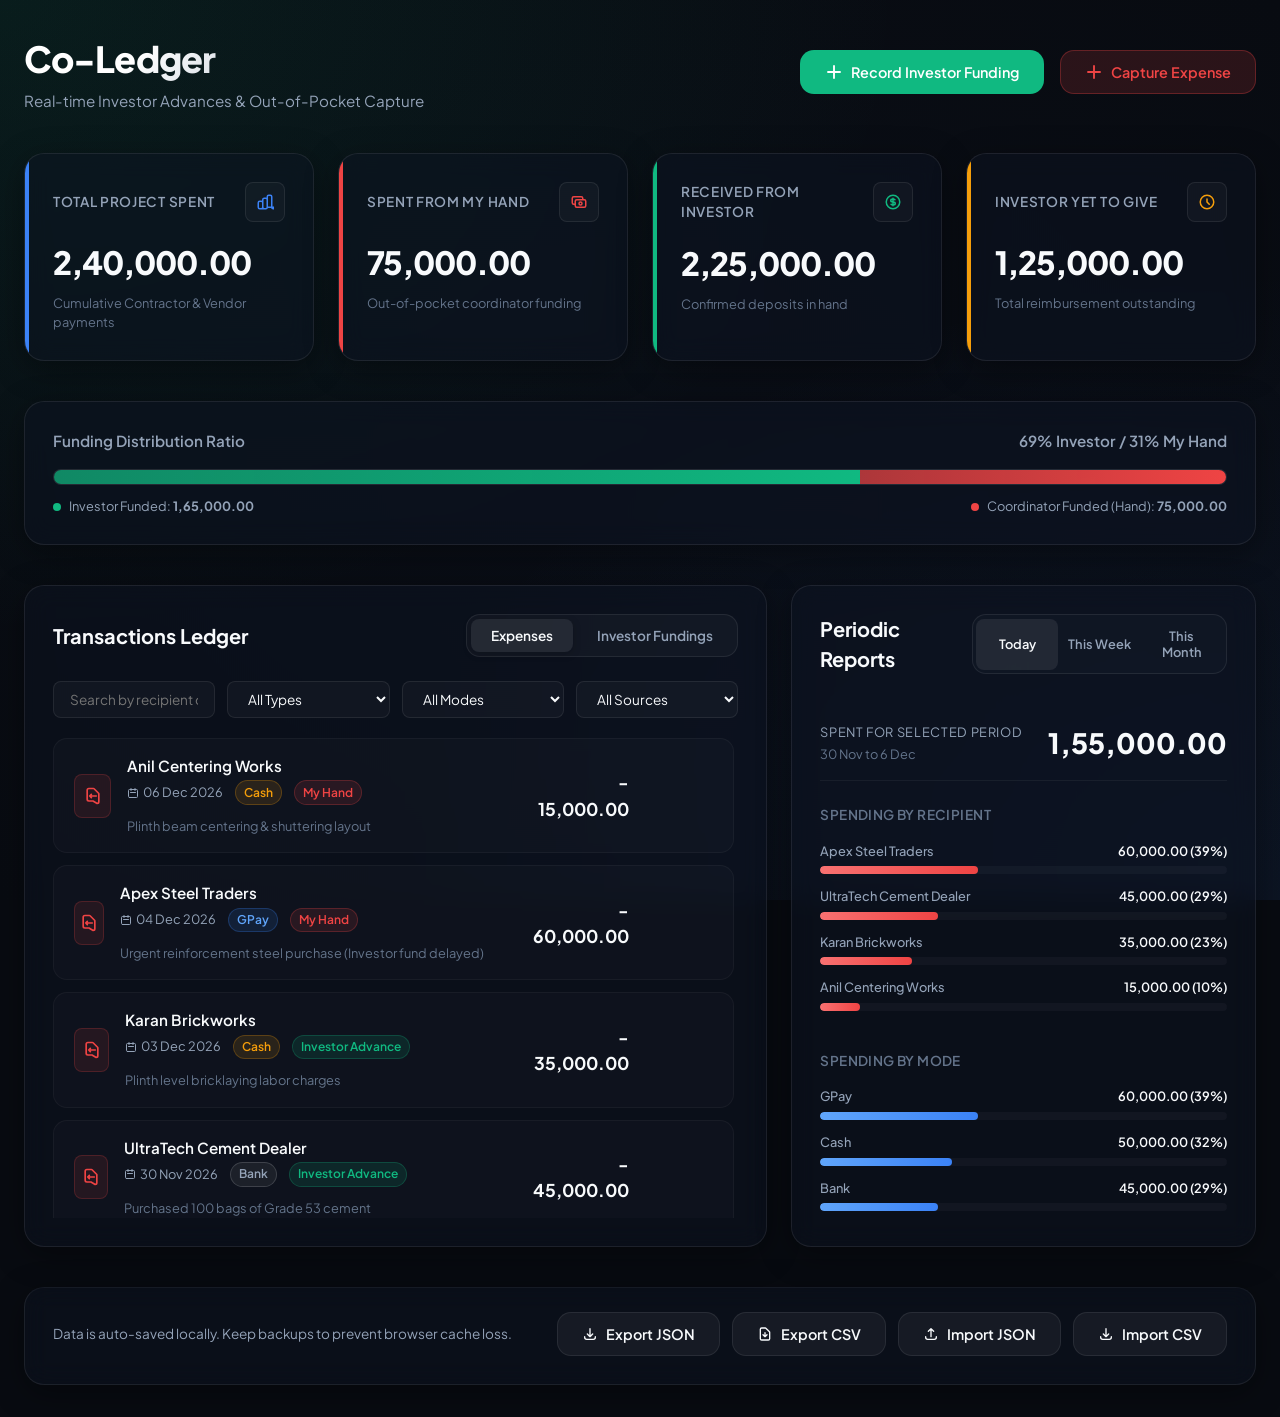
==== index.html @ f98513ab "Add files via upload Host" ====
<!DOCTYPE html>
<html lang="en">
<head>
  <meta charset="UTF-8">
  <meta name="viewport" content="width=device-width, initial-scale=1.0">
  
  <!-- SEO Elements -->
  <title>Co-Ledger | Expense Capture & Investor Reimbursements</title>
  <meta name="description" content="A state-of-the-art expense capture and reimbursement tracking application for managing client advances, cash flow delays, and out-of-pocket settlements.">
  <meta name="author" content="Antigravity Senior Architect">

  <!-- Link CSS Styling -->
  <link rel="stylesheet" href="style.css">
</head>
<body>

  <main class="container">
    
    <!-- HEADER ACTION BAR -->
    <header class="flex align-center justify-between">
      <div class="brand-section">
        <h1>Co-Ledger</h1>
        <p>Real-time Investor Advances &amp; Out-of-Pocket Capture</p>
      </div>
      <div class="action-bar" role="toolbar" aria-label="Transaction Operations">
        <button id="btn-add-funding" class="btn btn-primary" onclick="openFundingModal()" aria-haspopup="dialog" aria-controls="modal-funding">
          <svg width="18" height="18" fill="none" stroke="currentColor" viewBox="0 0 24 24"><path stroke-linecap="round" stroke-linejoin="round" stroke-width="2.5" d="M12 4v16m8-8H4"/></svg>
          Record Investor Funding
        </button>
        <button id="btn-add-expense" class="btn btn-danger" onclick="openExpenseModal()" aria-haspopup="dialog" aria-controls="modal-expense">
          <svg width="18" height="18" fill="none" stroke="currentColor" viewBox="0 0 24 24"><path stroke-linecap="round" stroke-linejoin="round" stroke-width="2.5" d="M12 4v16m8-8H4"/></svg>
          Capture Expense
        </button>
      </div>
    </header>

    <!-- METRICS OVERVIEW (KPI GRID) -->
    <section class="kpi-grid" aria-label="Key Performance Indicators">
      
      <!-- Total Spent KPI -->
      <div class="card kpi-card kpi-total">
        <div class="kpi-header">
          <span class="kpi-title">Total Project Spent</span>
          <div class="kpi-icon-wrapper">
            <svg width="18" height="18" fill="none" stroke="var(--accent-info)" viewBox="0 0 24 24"><path stroke-linecap="round" stroke-linejoin="round" stroke-width="2" d="M9 19v-6a2 2 0 00-2-2H5a2 2 0 00-2 2v6a2 2 0 002 2h2a2 2 0 002-2zm0 0V9a2 2 0 012-2h2a2 2 0 012 2v10m-6 0a2 2 0 002 2h2a2 2 0 002-2m0 0V5a2 2 0 012-2h2a2 2 0 012 2v14a2 2 0 002 2h2a2 2 0 002-2z"/></svg>
          </div>
        </div>
        <div class="kpi-value" id="kpi-total-spent">0.00</div>
        <div class="kpi-subtext">Cumulative Contractor &amp; Vendor payments</div>
      </div>

      <!-- Spent From My Hand KPI -->
      <div class="card kpi-card kpi-hand">
        <div class="kpi-header">
          <span class="kpi-title">Spent From My Hand</span>
          <div class="kpi-icon-wrapper">
            <svg width="18" height="18" fill="none" stroke="var(--accent-danger)" viewBox="0 0 24 24"><path stroke-linecap="round" stroke-linejoin="round" stroke-width="2" d="M17 9V7a2 2 0 00-2-2H5a2 2 0 00-2 2v6a2 2 0 002 2h2m2 4h10a2 2 0 002-2v-6a2 2 0 00-2-2H9a2 2 0 00-2 2v6a2 2 0 002 2zm7-5a2 2 0 11-4 0 2 2 0 014 0z"/></svg>
          </div>
        </div>
        <div class="kpi-value" id="kpi-spent-hand">0.00</div>
        <div class="kpi-subtext">Out-of-pocket coordinator funding</div>
      </div>

      <!-- Total Given by Investor KPI -->
      <div class="card kpi-card kpi-given">
        <div class="kpi-header">
          <span class="kpi-title">Received from Investor</span>
          <div class="kpi-icon-wrapper">
            <svg width="18" height="18" fill="none" stroke="var(--accent-primary)" viewBox="0 0 24 24"><path stroke-linecap="round" stroke-linejoin="round" stroke-width="2" d="M12 8c-1.657 0-3 .895-3 2s1.343 2 3 2 3 .895 3 2-1.343 2-3 2m0-8c1.11 0 2.08.402 2.599 1M12 8V7m0 1v8m0 0v1m0-1c-1.11 0-2.08-.402-2.599-1M21 12a9 9 0 11-18 0 9 9 0 0118 0z"/></svg>
          </div>
        </div>
        <div class="kpi-value" id="kpi-received-investor">0.00</div>
        <div class="kpi-subtext">Confirmed deposits in hand</div>
      </div>

      <!-- Outstanding / Yet to Give KPI -->
      <div class="card kpi-card kpi-due">
        <div class="kpi-header">
          <span class="kpi-title">Investor Yet to Give</span>
          <div class="kpi-icon-wrapper">
            <svg width="18" height="18" fill="none" stroke="var(--accent-warning)" viewBox="0 0 24 24"><path stroke-linecap="round" stroke-linejoin="round" stroke-width="2" d="M12 8v4l3 3m6-3a9 9 0 11-18 0 9 9 0 0118 0z"/></svg>
          </div>
        </div>
        <div class="kpi-value" id="kpi-outstanding-due">0.00</div>
        <div class="kpi-subtext">Total reimbursement outstanding</div>
      </div>

    </section>

    <!-- BALANCE RATIO METER -->
    <section class="card balance-bar-card" aria-label="Funding Ratio Analysis">
      <div class="balance-bar-title flex justify-between">
        <span>Funding Distribution Ratio</span>
        <span id="balance-ratio-value">0% Investor / 0% My Hand</span>
      </div>
      <div class="balance-meter">
        <div class="meter-fill investor" id="bar-investor" style="width: 0%"></div>
        <div class="meter-fill hand" id="bar-hand" style="width: 0%"></div>
      </div>
      <div class="meter-labels">
        <div class="meter-label-item">
          <span class="bullet investor"></span>
          <span>Investor Funded: <strong id="lbl-investor-ratio">0.00</strong></span>
        </div>
        <div class="meter-label-item">
          <span class="bullet hand"></span>
          <span>Coordinator Funded (Hand): <strong id="lbl-hand-ratio">0.00</strong></span>
        </div>
      </div>
    </section>

    <!-- PRIMARY SPLIT WORKSPACE -->
    <div class="workspace-grid">
      
      <!-- LEFT COLUMN: TRANSACTION LEDGER -->
      <section class="card ledger-card" aria-label="Transactions Ledger">
        <div class="ledger-header">
          <h2 class="modal-title">Transactions Ledger</h2>
          <div class="tabs" role="tablist">
            <button id="tab-expenses" class="tab-btn active" role="tab" aria-selected="true" onclick="switchLedgerTab('expenses')">Expenses</button>
            <button id="tab-fundings" class="tab-btn" role="tab" aria-selected="false" onclick="switchLedgerTab('fundings')">Investor Fundings</button>
          </div>
        </div>

        <!-- Filter Strip -->
        <div class="filter-strip">
          <input type="text" id="filter-search" class="filter-input" placeholder="Search by recipient or notes..." oninput="applyFilters()">
          <select id="filter-recipient-type" class="filter-input" onchange="applyFilters()">
            <option value="all">All Types</option>
            <option value="contractor">Contractor</option>
            <option value="vendor">Vendor</option>
          </select>
          <select id="filter-mode" class="filter-input" onchange="applyFilters()">
            <option value="all">All Modes</option>
            <option value="GPay">GPay</option>
            <option value="Cash">Cash</option>
            <option value="Bank">Bank Transfer</option>
            <option value="Other">Other</option>
          </select>
          <select id="filter-funding" class="filter-input" onchange="applyFilters()">
            <option value="all">All Sources</option>
            <option value="Investor Advance">Investor Fund</option>
            <option value="My Hand">My Hand</option>
          </select>
        </div>

        <!-- Ledger Entries Wrapper -->
        <div id="ledger-container" class="ledger-list">
          <!-- Dynamic ledger items injected here via app.js -->
        </div>

      </section>

      <!-- RIGHT COLUMN: REPORTING & ANALYTICS -->
      <section class="card reports-card" aria-label="Analytics &amp; Dynamic Reports">
        <div class="ledger-header">
          <h2 class="modal-title">Periodic Reports</h2>
          <div class="reports-selector">
            <button id="rpt-day" class="report-tab-btn active" onclick="switchReportPeriod('day')">Today</button>
            <button id="rpt-week" class="report-tab-btn" onclick="switchReportPeriod('week')">This Week</button>
            <button id="rpt-month" class="report-tab-btn" onclick="switchReportPeriod('month')">This Month</button>
          </div>
        </div>

        <div class="report-summary-header">
          <div>
            <div class="report-sum-label">Spent for selected period</div>
            <div id="report-period-dates" style="font-size: 0.8rem; color: var(--text-muted); margin-top: 0.15rem;"></div>
          </div>
          <div class="report-sum-val" id="report-spent-value">0.00</div>
        </div>

        <!-- BREAKDOWN CHARTS (SVG Vector Bars) -->
        <div class="chart-container">
          <div class="chart-title">Spending by Recipient</div>
          <div id="recipient-chart" class="mini-bar-list">
            <!-- Dynamic recipient breakdown bars injected here -->
          </div>
        </div>

        <div class="chart-container" style="margin-top: 1rem;">
          <div class="chart-title">Spending by Mode</div>
          <div id="mode-chart" class="mini-bar-list">
            <!-- Dynamic mode breakdown bars injected here -->
          </div>
        </div>

      </section>

    </div>

    <!-- BOTTOM PORTABILITY DRAWER -->
    <footer class="card utility-panel" aria-label="Data Portability Utility Panel">
      <div class="color-secondary" style="font-size: 0.85rem;">
        Data is auto-saved locally. Keep backups to prevent browser cache loss.
      </div>
      <div class="utility-buttons">
        <button class="btn btn-secondary" onclick="exportDataJSON()">
          <svg width="16" height="16" fill="none" stroke="currentColor" viewBox="0 0 24 24"><path stroke-linecap="round" stroke-linejoin="round" stroke-width="2" d="M4 16v1a3 3 0 003 3h10a3 3 0 003-3v-1m-4-4l-4 4m0 0l-4-4m4 4V4"/></svg>
          Export JSON
        </button>
        <button class="btn btn-secondary" onclick="exportDataCSV()">
          <svg width="16" height="16" fill="none" stroke="currentColor" viewBox="0 0 24 24"><path stroke-linecap="round" stroke-linejoin="round" stroke-width="2" d="M12 10v6m0 0l-3-3m3 3l3-3m2 8H7a2 2 0 01-2-2V5a2 2 0 012-2h5.586a1 1 0 01.707.293l5.414 5.414a1 1 0 01.293.707V19a2 2 0 01-2 2z"/></svg>
          Export CSV
        </button>
        <button class="btn btn-secondary" onclick="triggerJSONImport()">
          <svg width="16" height="16" fill="none" stroke="currentColor" viewBox="0 0 24 24"><path stroke-linecap="round" stroke-linejoin="round" stroke-width="2" d="M4 16v1a3 3 0 003 3h10a3 3 0 003-3v-1m-4-8l-4-4m0 0L8 8m4-4v12"/></svg>
          Import JSON
        </button>
        <button class="btn btn-secondary" onclick="triggerCSVImport()">
          <svg width="16" height="16" fill="none" stroke="currentColor" viewBox="0 0 24 24"><path stroke-linecap="round" stroke-linejoin="round" stroke-width="2" d="M4 16v1a3 3 0 003 3h10a3 3 0 003-3v-1m-4-4l-4 4m0 0l-4-4m4 4V4"/></svg>
          Import CSV
        </button>
        <input type="file" id="import-file-selector" style="display: none;" accept=".json" onchange="importDataJSON(event)">
        <input type="file" id="import-csv-selector" style="display: none;" accept=".csv" onchange="importDataCSV(event)">
      </div>
    </footer>

  </main>

  <!-- ==========================================================================
       MODAL: CAPTURE EXPENSE (OUTFLOW)
       ========================================================================== -->
  <div id="modal-expense" class="modal-overlay" role="dialog" aria-modal="true" aria-labelledby="modal-expense-title">
    <div class="modal-content">
      <div class="modal-header">
        <h3 id="modal-expense-title" class="modal-title">Capture Expense</h3>
        <button class="btn-close" onclick="closeExpenseModal()" aria-label="Close modal">&times;</button>
      </div>
      <form id="form-expense" onsubmit="handleExpenseSubmit(event)">
        <input type="hidden" id="expense-id">
        
        <!-- Recipient Toggle & Name -->
        <div class="form-row">
          <div class="form-group">
            <label class="form-label" for="expense-recipient-type">Recipient Type</label>
            <select id="expense-recipient-type" class="form-select" required>
              <option value="contractor">Contractor</option>
              <option value="vendor">Vendor</option>
            </select>
          </div>
          <div class="form-group">
            <label class="form-label" for="expense-recipient-name">Recipient Name</label>
            <input type="text" id="expense-recipient-name" class="form-input" placeholder="e.g. Anand Kumar" required>
          </div>
        </div>

        <!-- Amount & Date -->
        <div class="form-row">
          <div class="form-group">
            <label class="form-label" for="expense-amount">Amount</label>
            <input type="number" id="expense-amount" step="0.01" min="0.01" class="form-input" placeholder="0.00" required>
          </div>
          <div class="form-group">
            <label class="form-label" for="expense-date">Date</label>
            <input type="date" id="expense-date" class="form-input" required>
          </div>
        </div>

        <!-- Mode & Source -->
        <div class="form-row">
          <div class="form-group">
            <label class="form-label" for="expense-mode">Payment Mode</label>
            <select id="expense-mode" class="form-select" required>
              <option value="GPay">GPay</option>
              <option value="Cash">Cash</option>
              <option value="Bank">Bank Transfer</option>
              <option value="Other">Other</option>
            </select>
          </div>
          <div class="form-group">
            <label class="form-label" for="expense-source">Paid From</label>
            <select id="expense-source" class="form-select" required>
              <option value="Investor Advance">Investor Fund (Advance)</option>
              <option value="My Hand">My Hand (Out-of-Pocket)</option>
            </select>
          </div>
        </div>

        <!-- Description Notes -->
        <div class="form-group">
          <label class="form-label" for="expense-notes">Notes / Purpose</label>
          <input type="text" id="expense-notes" class="form-input" placeholder="e.g. Settle labor wages week 2, cement buy">
        </div>

        <div class="modal-actions">
          <button type="button" class="btn btn-secondary" onclick="closeExpenseModal()">Cancel</button>
          <button type="submit" class="btn btn-danger" id="expense-submit-btn">Record Expense</button>
        </div>
      </form>
    </div>
  </div>

  <!-- ==========================================================================
       MODAL: RECORD INVESTOR FUNDING (INFLOW)
       ========================================================================== -->
  <div id="modal-funding" class="modal-overlay" role="dialog" aria-modal="true" aria-labelledby="modal-funding-title">
    <div class="modal-content">
      <div class="modal-header">
        <h3 id="modal-funding-title" class="modal-title">Record Investor Funding</h3>
        <button class="btn-close" onclick="closeFundingModal()" aria-label="Close modal">&times;</button>
      </div>
      <form id="form-funding" onsubmit="handleFundingSubmit(event)">
        <input type="hidden" id="funding-id">
        
        <!-- Amount & Date -->
        <div class="form-row">
          <div class="form-group">
            <label class="form-label" for="funding-amount">Amount Sent/Promised</label>
            <input type="number" id="funding-amount" step="0.01" min="0.01" class="form-input" placeholder="0.00" required>
          </div>
          <div class="form-group">
            <label class="form-label" for="funding-date">Date</label>
            <input type="date" id="funding-date" class="form-input" required>
          </div>
        </div>

        <!-- Mode & Status -->
        <div class="form-row">
          <div class="form-group">
            <label class="form-label" for="funding-mode">Transfer Mode</label>
            <select id="funding-mode" class="form-select" required>
              <option value="Bank">Bank Transfer</option>
              <option value="GPay">GPay</option>
              <option value="Cash">Cash</option>
              <option value="Other">Other</option>
            </select>
          </div>
          <div class="form-group">
            <label class="form-label" for="funding-status">Status</label>
            <select id="funding-status" class="form-select" required>
              <option value="Received">Received in Hand</option>
              <option value="Delayed">Delayed / Promised</option>
            </select>
          </div>
        </div>

        <!-- Notes -->
        <div class="form-group">
          <label class="form-label" for="funding-notes">Notes / Reference</label>
          <input type="text" id="funding-notes" class="form-input" placeholder="e.g. Second tranche for structure work">
        </div>

        <div class="modal-actions">
          <button type="button" class="btn btn-secondary" onclick="closeFundingModal()">Cancel</button>
          <button type="submit" class="btn btn-primary" id="funding-submit-btn">Record Funding</button>
        </div>
      </form>
    </div>
  </div>

  <!-- Main JavaScript App Controller -->
  <script src="app.js"></script>
</body>
</html>
---- style.css ----
/* ==========================================================================
   EXPENSE CAPTURE APP - STYLE SYSTEM (PREMIUM GLASSMORPHIC DARK MODE)
   ========================================================================== */

/* --- Import Premium Font --- */
@import url('https://fonts.googleapis.com/css2?family=Plus+Jakarta+Sans:wght@300;400;500;600;700;800&display=swap');

/* --- Root Variables & Tokens --- */
:root {
  --font-primary: 'Plus Jakarta Sans', -apple-system, BlinkMacSystemFont, "Segoe UI", Roboto, sans-serif;
  
  /* Harmonious Dark Palette */
  --bg-base: #080B11;
  --bg-surface-rgb: 15, 22, 36;
  --bg-surface: rgba(var(--bg-surface-rgb), 0.7);
  --bg-surface-elevated: rgba(30, 41, 59, 0.7);
  
  /* Glass Effects */
  --glass-bg: rgba(15, 22, 36, 0.45);
  --glass-border: rgba(255, 255, 255, 0.08);
  --glass-border-focus: rgba(255, 255, 255, 0.2);
  --glass-shadow: 0 8px 32px 0 rgba(0, 0, 0, 0.37);
  --backdrop-blur: blur(12px);

  /* Curated HSL Accents */
  --accent-primary: #10B981;      /* Emerald Green for inflow & surplus */
  --accent-primary-hover: #059669;
  --accent-primary-rgb: 16, 185, 129;

  --accent-warning: #F59E0B;      /* Amber/Yellow for delayed/pending inflow */
  --accent-warning-hover: #D97706;
  --accent-warning-rgb: 245, 158, 11;

  --accent-danger: #EF4444;       /* Crimson Red for outflow/expense */
  --accent-danger-hover: #DC2626;
  --accent-danger-rgb: 239, 68, 68;

  --accent-info: #3B82F6;         /* Bright Blue for informational indicators */
  --accent-info-rgb: 59, 130, 246;

  /* Typography Colors */
  --text-primary: #F8FAFC;
  --text-secondary: #94A3B8;
  --text-muted: #64748B;
  --text-on-accent: #FFFFFF;

  /* Layout Constants */
  --radius-sm: 8px;
  --radius-md: 14px;
  --radius-lg: 20px;
  --radius-full: 9999px;
  --transition-smooth: all 0.3s cubic-bezier(0.4, 0, 0.2, 1);
  --transition-spring: all 0.5s cubic-bezier(0.175, 0.885, 0.32, 1.275);
}

/* --- Base & Reset Elements --- */
*, *::before, *::after {
  box-sizing: border-box;
  margin: 0;
  padding: 0;
}

html, body {
  width: 100%;
  min-height: 100vh;
  background-color: var(--bg-base);
  background-image: 
    radial-gradient(at 0% 0%, rgba(var(--accent-primary-rgb), 0.1) 0px, transparent 50%),
    radial-gradient(at 100% 100%, rgba(var(--accent-info-rgb), 0.08) 0px, transparent 50%),
    radial-gradient(at 50% 50%, rgba(var(--bg-surface-rgb), 0.3) 0px, transparent 100%);
  background-attachment: fixed;
  font-family: var(--font-primary);
  color: var(--text-primary);
  -webkit-font-smoothing: antialiased;
  -moz-osx-font-smoothing: grayscale;
  line-height: 1.5;
  overflow-x: hidden;
}

/* --- Scrollbar Styling --- */
::-webkit-scrollbar {
  width: 8px;
  height: 8px;
}
::-webkit-scrollbar-track {
  background: var(--bg-base);
}
::-webkit-scrollbar-thumb {
  background: rgba(255, 255, 255, 0.1);
  border-radius: var(--radius-full);
}
::-webkit-scrollbar-thumb:hover {
  background: rgba(255, 255, 255, 0.2);
}

/* --- Helper Utilities --- */
.container {
  max-width: 1400px;
  margin: 0 auto;
  padding: 2rem 1.5rem;
}

.flex { display: flex; }
.align-center { align-items: center; }
.justify-between { justify-content: space-between; }
.gap-1 { gap: 0.5rem; }
.gap-2 { gap: 1rem; }
.gap-3 { gap: 1.5rem; }
.text-center { text-align: center; }

/* Text Color Classes */
.color-primary { color: var(--accent-primary); }
.color-warning { color: var(--accent-warning); }
.color-danger { color: var(--accent-danger); }
.color-secondary { color: var(--text-secondary); }

/* --- Premium Layout Shell --- */
header {
  margin-bottom: 2.5rem;
}

.brand-section h1 {
  font-size: 2.25rem;
  font-weight: 800;
  letter-spacing: -0.025em;
  background: linear-gradient(135deg, #FFF 30%, var(--text-secondary) 100%);
  -webkit-background-clip: text;
  -webkit-text-fill-color: transparent;
}

.brand-section p {
  color: var(--text-secondary);
  font-size: 0.95rem;
  margin-top: 0.25rem;
}

.action-bar {
  display: flex;
  gap: 1rem;
}

/* --- Buttons System --- */
.btn {
  display: inline-flex;
  align-items: center;
  justify-content: center;
  gap: 0.5rem;
  padding: 0.75rem 1.5rem;
  font-family: var(--font-primary);
  font-size: 0.9rem;
  font-weight: 600;
  border-radius: var(--radius-md);
  border: 1px solid transparent;
  cursor: pointer;
  transition: var(--transition-smooth);
}

.btn-primary {
  background: var(--accent-primary);
  color: var(--text-on-accent);
}
.btn-primary:hover {
  background: var(--accent-primary-hover);
  transform: translateY(-2px);
  box-shadow: 0 4px 12px rgba(var(--accent-primary-rgb), 0.2);
}

.btn-warning {
  background: var(--accent-warning);
  color: var(--text-on-accent);
}
.btn-warning:hover {
  background: var(--accent-warning-hover);
  transform: translateY(-2px);
  box-shadow: 0 4px 12px rgba(var(--accent-warning-rgb), 0.2);
}

.btn-secondary {
  background: rgba(255, 255, 255, 0.05);
  border: 1px solid var(--glass-border);
  color: var(--text-primary);
}
.btn-secondary:hover {
  background: rgba(255, 255, 255, 0.1);
  border-color: var(--glass-border-focus);
}

.btn-danger {
  background: rgba(var(--accent-danger-rgb), 0.15);
  border: 1px solid rgba(var(--accent-danger-rgb), 0.3);
  color: var(--accent-danger);
}
.btn-danger:hover {
  background: rgba(var(--accent-danger-rgb), 0.25);
}

/* --- Glassmorphic Card Container --- */
.card {
  background: var(--glass-bg);
  border: 1px solid var(--glass-border);
  backdrop-filter: var(--backdrop-blur);
  -webkit-backdrop-filter: var(--backdrop-blur);
  border-radius: var(--radius-lg);
  box-shadow: var(--glass-shadow);
  padding: 1.75rem;
  transition: var(--transition-smooth);
}
.card:hover {
  border-color: var(--glass-border-focus);
}

/* --- Dashboard Telemetry (KPI Cards) --- */
.kpi-grid {
  display: grid;
  grid-template-columns: repeat(auto-fit, minmax(280px, 1fr));
  gap: 1.5rem;
  margin-bottom: 2.5rem;
}

.kpi-card {
  position: relative;
  overflow: hidden;
}

.kpi-card::after {
  content: '';
  position: absolute;
  top: 0;
  left: 0;
  width: 4px;
  height: 100%;
}

.kpi-card.kpi-total::after { background: var(--accent-info); }
.kpi-card.kpi-hand::after { background: var(--accent-danger); }
.kpi-card.kpi-given::after { background: var(--accent-primary); }
.kpi-card.kpi-due::after { background: var(--accent-warning); }

.kpi-header {
  display: flex;
  justify-content: space-between;
  align-items: center;
  margin-bottom: 1rem;
}

.kpi-title {
  font-size: 0.85rem;
  font-weight: 600;
  text-transform: uppercase;
  letter-spacing: 0.05em;
  color: var(--text-secondary);
}

.kpi-icon-wrapper {
  display: flex;
  align-items: center;
  justify-content: center;
  width: 40px;
  height: 40px;
  border-radius: var(--radius-sm);
  background: rgba(255, 255, 255, 0.03);
  border: 1px solid var(--glass-border);
}

.kpi-value {
  font-size: 2rem;
  font-weight: 800;
  letter-spacing: -0.03em;
  margin-bottom: 0.5rem;
}

.kpi-subtext {
  font-size: 0.8rem;
  color: var(--text-muted);
  display: flex;
  align-items: center;
  gap: 0.25rem;
}

/* --- Dynamic Balance Progress Bar --- */
.balance-bar-card {
  margin-bottom: 2.5rem;
}

.balance-bar-title {
  font-size: 0.95rem;
  font-weight: 600;
  margin-bottom: 1rem;
  color: var(--text-secondary);
}

.balance-meter {
  width: 100%;
  height: 16px;
  background: rgba(255, 255, 255, 0.03);
  border: 1px solid var(--glass-border);
  border-radius: var(--radius-full);
  display: flex;
  overflow: hidden;
  margin-bottom: 0.75rem;
}

.meter-fill {
  height: 100%;
  transition: var(--transition-spring);
}

.meter-fill.investor {
  background: linear-gradient(90deg, rgba(var(--accent-primary-rgb), 0.7), var(--accent-primary));
}

.meter-fill.hand {
  background: linear-gradient(90deg, rgba(var(--accent-danger-rgb), 0.7), var(--accent-danger));
}

.meter-labels {
  display: flex;
  justify-content: space-between;
  font-size: 0.8rem;
  color: var(--text-secondary);
}

.meter-label-item {
  display: flex;
  align-items: center;
  gap: 0.5rem;
}

.bullet {
  width: 8px;
  height: 8px;
  border-radius: var(--radius-full);
}
.bullet.investor { background: var(--accent-primary); }
.bullet.hand { background: var(--accent-danger); }

/* --- Dashboard Primary Split Workspace --- */
.workspace-grid {
  display: grid;
  grid-template-columns: 1.6fr 1fr;
  gap: 1.5rem;
  margin-bottom: 2.5rem;
}

/* --- Ledger Card & Dual Tabs --- */
.ledger-header {
  display: flex;
  justify-content: space-between;
  align-items: center;
  margin-bottom: 1.5rem;
}

.tabs {
  display: flex;
  background: rgba(255, 255, 255, 0.03);
  border: 1px solid var(--glass-border);
  padding: 0.25rem;
  border-radius: var(--radius-md);
  gap: 0.25rem;
}

.tab-btn {
  background: transparent;
  border: none;
  padding: 0.5rem 1.25rem;
  font-family: var(--font-primary);
  font-size: 0.85rem;
  font-weight: 600;
  color: var(--text-secondary);
  border-radius: var(--radius-sm);
  cursor: pointer;
  transition: var(--transition-smooth);
}
.tab-btn.active {
  background: rgba(255, 255, 255, 0.08);
  color: var(--text-primary);
  box-shadow: 0 2px 8px rgba(0, 0, 0, 0.2);
}

/* Dynamic Filter Strip */
.filter-strip {
  display: flex;
  gap: 0.75rem;
  margin-bottom: 1.25rem;
  flex-wrap: wrap;
}

.filter-input {
  background: rgba(255, 255, 255, 0.03);
  border: 1px solid var(--glass-border);
  padding: 0.5rem 1rem;
  color: var(--text-primary);
  border-radius: var(--radius-sm);
  font-family: var(--font-primary);
  font-size: 0.85rem;
  outline: none;
  min-width: 140px;
  flex: 1;
  transition: var(--transition-smooth);
}
.filter-input:focus {
  border-color: var(--glass-border-focus);
  background: rgba(255, 255, 255, 0.06);
}

/* Ledger List Elements */
.ledger-list {
  display: flex;
  flex-direction: column;
  gap: 0.75rem;
  max-height: 480px;
  overflow-y: auto;
  padding-right: 0.25rem;
}

.ledger-item {
  display: flex;
  justify-content: space-between;
  align-items: center;
  padding: 1rem 1.25rem;
  background: rgba(255, 255, 255, 0.02);
  border: 1px solid rgba(255, 255, 255, 0.04);
  border-radius: var(--radius-md);
  transition: var(--transition-smooth);
}
.ledger-item:hover {
  background: rgba(255, 255, 255, 0.04);
  border-color: var(--glass-border);
  transform: translateX(4px);
}

.ledger-item-left {
  display: flex;
  gap: 1rem;
  align-items: center;
}

.ledger-item-icon {
  width: 44px;
  height: 44px;
  border-radius: var(--radius-sm);
  display: flex;
  align-items: center;
  justify-content: center;
}
.ledger-item-icon.expense {
  background: rgba(var(--accent-danger-rgb), 0.1);
  border: 1px solid rgba(var(--accent-danger-rgb), 0.2);
}
.ledger-item-icon.funding {
  background: rgba(var(--accent-primary-rgb), 0.1);
  border: 1px solid rgba(var(--accent-primary-rgb), 0.2);
}

.ledger-item-title {
  font-size: 0.95rem;
  font-weight: 600;
  color: var(--text-primary);
}

.ledger-item-meta {
  font-size: 0.8rem;
  color: var(--text-secondary);
  display: flex;
  gap: 0.75rem;
  margin-top: 0.15rem;
  flex-wrap: wrap;
}

.ledger-item-meta-item {
  display: flex;
  align-items: center;
  gap: 0.25rem;
}

.ledger-item-right {
  text-align: right;
  display: flex;
  align-items: center;
  gap: 1.25rem;
}

.ledger-item-value {
  font-size: 1.1rem;
  font-weight: 700;
}
.ledger-item-value.expense {
  color: var(--text-primary);
}
.ledger-item-value.funding {
  color: var(--accent-primary);
}

.ledger-actions {
  display: flex;
  gap: 0.5rem;
  opacity: 0;
  transition: var(--transition-smooth);
}
.ledger-item:hover .ledger-actions {
  opacity: 1;
}

.btn-icon {
  width: 28px;
  height: 28px;
  border-radius: var(--radius-sm);
  border: 1px solid var(--glass-border);
  background: rgba(255, 255, 255, 0.03);
  color: var(--text-secondary);
  display: flex;
  align-items: center;
  justify-content: center;
  cursor: pointer;
  transition: var(--transition-smooth);
}
.btn-icon:hover {
  background: rgba(255, 255, 255, 0.1);
  color: var(--text-primary);
  border-color: var(--glass-border-focus);
}
.btn-icon.delete:hover {
  background: rgba(var(--accent-danger-rgb), 0.2);
  border-color: rgba(var(--accent-danger-rgb), 0.4);
  color: var(--accent-danger);
}

/* Empty State Styling */
.empty-state {
  text-align: center;
  padding: 4rem 2rem;
  color: var(--text-muted);
}
.empty-state svg {
  margin-bottom: 1rem;
  opacity: 0.4;
}

/* --- Reports & Analytics System --- */
.reports-card {
  display: flex;
  flex-direction: column;
  gap: 1.5rem;
}

.reports-selector {
  display: grid;
  grid-template-columns: repeat(3, 1fr);
  background: rgba(255, 255, 255, 0.02);
  border: 1px solid var(--glass-border);
  border-radius: var(--radius-md);
  padding: 0.2rem;
}

.report-tab-btn {
  background: transparent;
  border: none;
  padding: 0.6rem;
  font-family: var(--font-primary);
  font-size: 0.8rem;
  font-weight: 600;
  color: var(--text-secondary);
  border-radius: var(--radius-sm);
  cursor: pointer;
  transition: var(--transition-smooth);
}
.report-tab-btn.active {
  background: rgba(255, 255, 255, 0.08);
  color: var(--text-primary);
}

.report-summary-header {
  display: flex;
  justify-content: space-between;
  align-items: flex-end;
  padding-bottom: 1rem;
  border-bottom: 1px solid rgba(255, 255, 255, 0.05);
}

.report-sum-label {
  font-size: 0.8rem;
  color: var(--text-secondary);
  text-transform: uppercase;
  letter-spacing: 0.05em;
}

.report-sum-val {
  font-size: 1.75rem;
  font-weight: 800;
}

/* Dynamic Charts Styles */
.chart-container {
  display: flex;
  flex-direction: column;
  gap: 1rem;
}

.chart-title {
  font-size: 0.85rem;
  font-weight: 600;
  text-transform: uppercase;
  color: var(--text-muted);
  letter-spacing: 0.03em;
}

.mini-bar-list {
  display: flex;
  flex-direction: column;
  gap: 0.8rem;
}

.mini-bar-row {
  display: flex;
  flex-direction: column;
  gap: 0.35rem;
}

.mini-bar-labels {
  display: flex;
  justify-content: space-between;
  font-size: 0.8rem;
}

.mini-bar-name {
  color: var(--text-secondary);
  font-weight: 500;
}

.mini-bar-value {
  font-weight: 600;
}

.mini-bar-track {
  width: 100%;
  height: 8px;
  background: rgba(255, 255, 255, 0.03);
  border-radius: var(--radius-full);
  overflow: hidden;
}

.mini-bar-fill {
  height: 100%;
  border-radius: var(--radius-full);
  background: var(--accent-info);
  transition: width 0.8s ease-out;
}

/* Mode Tag Badges */
.badge {
  font-size: 0.75rem;
  padding: 0.15rem 0.5rem;
  border-radius: var(--radius-full);
  font-weight: 600;
  border: 1px solid transparent;
}
.badge-cash {
  background: rgba(245, 158, 11, 0.12);
  border-color: rgba(245, 158, 11, 0.25);
  color: var(--accent-warning);
}
.badge-gpay {
  background: rgba(59, 130, 246, 0.12);
  border-color: rgba(59, 130, 246, 0.25);
  color: #60A5FA;
}
.badge-other {
  background: rgba(255, 255, 255, 0.06);
  border-color: rgba(255, 255, 255, 0.15);
  color: var(--text-secondary);
}

.badge-investor-advance {
  background: rgba(16, 185, 129, 0.12);
  border-color: rgba(16, 185, 129, 0.25);
  color: var(--accent-primary);
}
.badge-my-hand {
  background: rgba(239, 68, 68, 0.12);
  border-color: rgba(239, 68, 68, 0.25);
  color: var(--accent-danger);
}

.badge-received {
  background: rgba(16, 185, 129, 0.15);
  border-color: rgba(16, 185, 129, 0.3);
  color: var(--accent-primary);
}
.badge-delayed {
  background: rgba(245, 158, 11, 0.15);
  border-color: rgba(245, 158, 11, 0.3);
  color: var(--accent-warning);
}

/* --- Modals Overlays Systems --- */
.modal-overlay {
  position: fixed;
  top: 0;
  left: 0;
  width: 100vw;
  height: 100vh;
  background: rgba(4, 6, 10, 0.8);
  backdrop-filter: blur(8px);
  -webkit-backdrop-filter: blur(8px);
  display: flex;
  align-items: center;
  justify-content: center;
  z-index: 1000;
  opacity: 0;
  pointer-events: none;
  transition: opacity 0.3s ease;
}
.modal-overlay.active {
  opacity: 1;
  pointer-events: all;
}

.modal-content {
  width: 100%;
  max-width: 520px;
  background: var(--bg-surface);
  border: 1px solid var(--glass-border);
  box-shadow: 0 20px 50px rgba(0, 0, 0, 0.5);
  border-radius: var(--radius-lg);
  padding: 2.25rem;
  position: relative;
  transform: scale(0.9) translateY(20px);
  transition: var(--transition-spring);
}
.modal-overlay.active .modal-content {
  transform: scale(1) translateY(0);
}

.modal-header {
  display: flex;
  justify-content: space-between;
  align-items: center;
  margin-bottom: 1.75rem;
}

.modal-title {
  font-size: 1.25rem;
  font-weight: 700;
  color: var(--text-primary);
}

.btn-close {
  background: transparent;
  border: none;
  color: var(--text-secondary);
  font-size: 1.5rem;
  cursor: pointer;
  line-height: 1;
  transition: var(--transition-smooth);
}
.btn-close:hover {
  color: var(--text-primary);
}

/* --- Forms Fields Systems --- */
.form-group {
  margin-bottom: 1.25rem;
}

.form-label {
  display: block;
  font-size: 0.85rem;
  font-weight: 600;
  color: var(--text-secondary);
  margin-bottom: 0.5rem;
}

.form-input {
  width: 100%;
  background: rgba(255, 255, 255, 0.02);
  border: 1px solid var(--glass-border);
  padding: 0.75rem 1rem;
  color: var(--text-primary);
  border-radius: var(--radius-md);
  font-family: var(--font-primary);
  font-size: 0.95rem;
  outline: none;
  transition: var(--transition-smooth);
}
.form-input:focus {
  border-color: var(--glass-border-focus);
  background: rgba(255, 255, 255, 0.05);
}

.form-select {
  width: 100%;
  background: rgba(255, 255, 255, 0.02);
  border: 1px solid var(--glass-border);
  padding: 0.75rem 1rem;
  color: var(--text-primary);
  border-radius: var(--radius-md);
  font-family: var(--font-primary);
  font-size: 0.95rem;
  outline: none;
  cursor: pointer;
  appearance: none;
  -webkit-appearance: none;
  transition: var(--transition-smooth);
  background-image: url("data:image/svg+xml,%3Csvg xmlns='http://www.w3.org/2000/svg' fill='none' viewBox='0 0 24 24' stroke='%2394A3B8'%3E%3Cpath stroke-linecap='round' stroke-linejoin='round' stroke-width='2' d='M19 9l-7 7-7-7'/%3E%3C/svg%3E");
  background-repeat: no-repeat;
  background-position: right 1rem center;
  background-size: 1.2rem;
  padding-right: 2.5rem;
}
.form-select:focus {
  border-color: var(--glass-border-focus);
  background-color: var(--bg-surface-elevated);
}
.form-select option {
  background-color: #0F1624;
  color: var(--text-primary);
  padding: 0.5rem;
}

.form-row {
  display: grid;
  grid-template-columns: 1fr 1fr;
  gap: 1rem;
}

.modal-actions {
  display: flex;
  justify-content: flex-end;
  gap: 1rem;
  margin-top: 2rem;
}

/* --- Import/Export Utility Drawer --- */
.utility-panel {
  display: flex;
  justify-content: space-between;
  align-items: center;
  margin-top: 1rem;
  padding-top: 1.5rem;
  border-top: 1px solid rgba(255, 255, 255, 0.05);
  flex-wrap: wrap;
  gap: 1rem;
}

.utility-buttons {
  display: flex;
  gap: 0.75rem;
}

/* --- Responsive Adjustments --- */
@media (max-width: 992px) {
  .workspace-grid {
    grid-template-columns: 1fr;
  }
}

@media (max-width: 768px) {
  .container {
    padding: 1.25rem 1rem;
  }
  
  header {
    flex-direction: column;
    align-items: flex-start;
    gap: 1.25rem;
    margin-bottom: 1.5rem;
  }
  
  .action-bar {
    width: 100%;
    justify-content: space-between;
  }
  
  .action-bar .btn {
    flex: 1;
  }

  .utility-panel {
    flex-direction: column;
    align-items: stretch;
  }
  
  .utility-buttons {
    justify-content: space-between;
  }
  
  .utility-buttons .btn {
    flex: 1;
  }
}
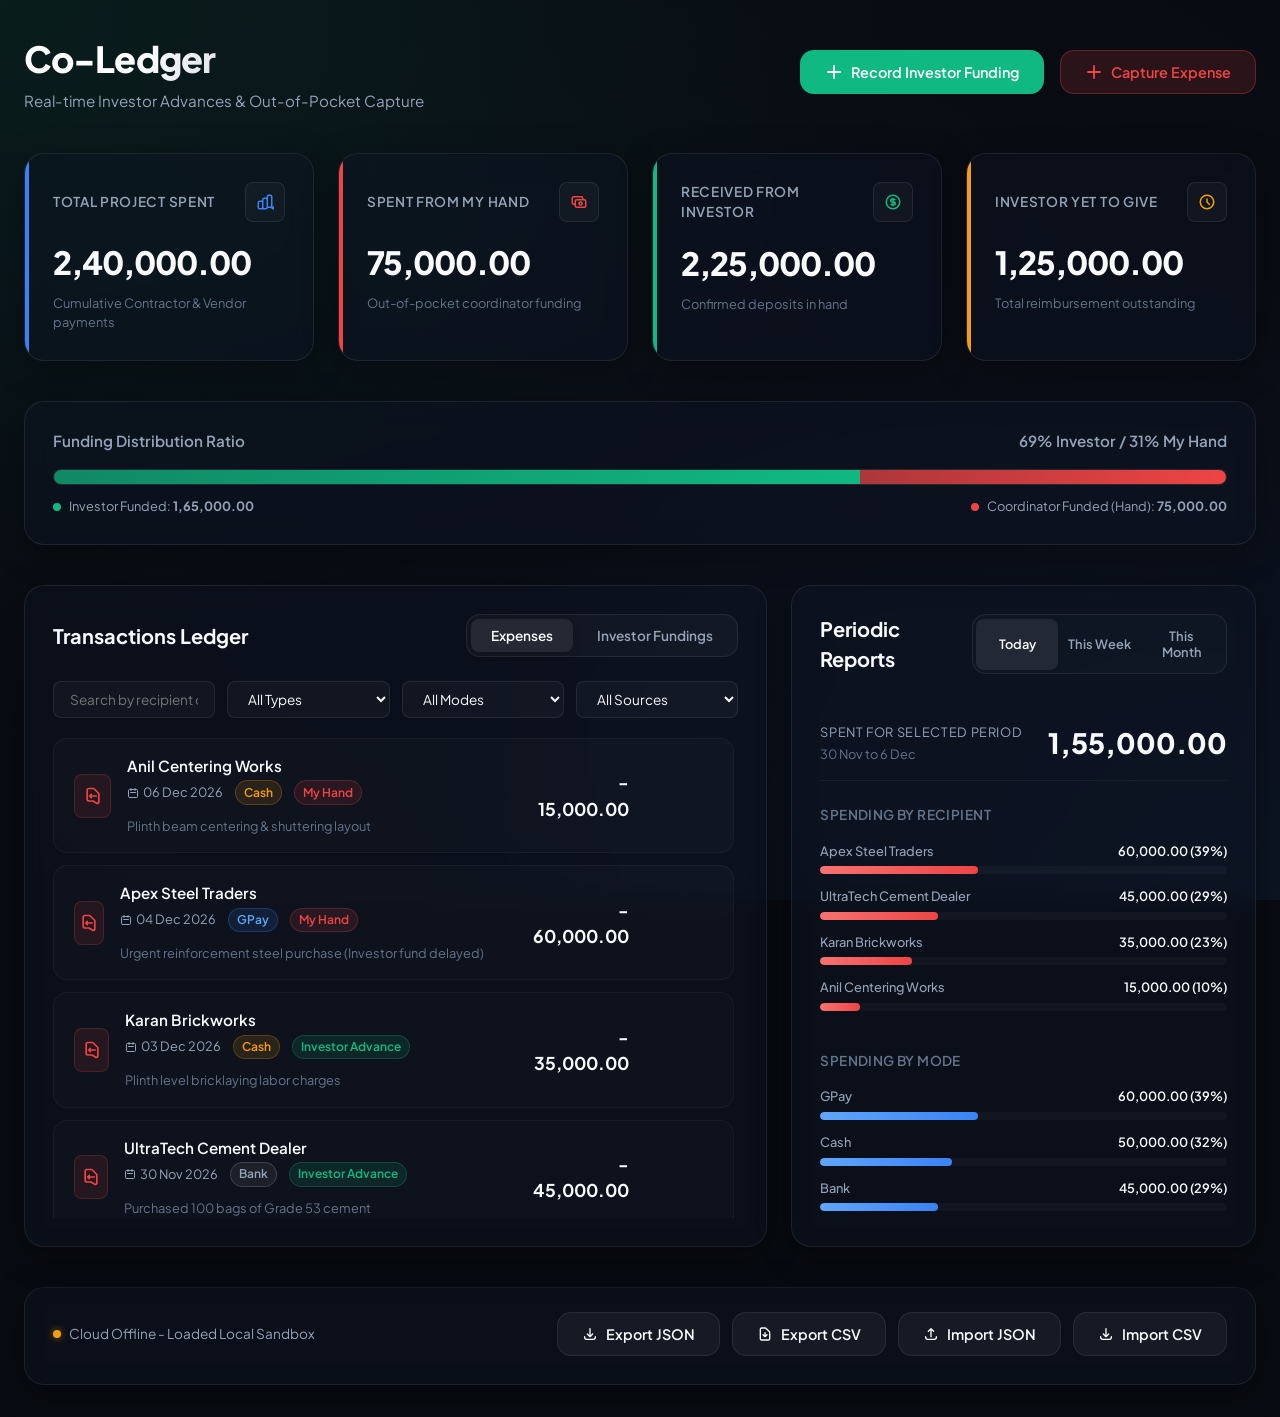
==== commit c70e3ecd: "Add files via upload connecting database" ====
--- a/index.html
+++ b/index.html
@@ -13,6 +13,12 @@
   <link rel="stylesheet" href="style.css">
 </head>
 <body>
+
+  <!-- Initial Cloud Fetch Loading Screen -->
+  <div id="app-loader" class="app-loader-overlay">
+    <div class="app-spinner"></div>
+    <div class="app-loader-text">Loading Co-Ledger Database...</div>
+  </div>
 
   <main class="container">
     
@@ -191,8 +197,9 @@
 
     <!-- BOTTOM PORTABILITY DRAWER -->
     <footer class="card utility-panel" aria-label="Data Portability Utility Panel">
-      <div class="color-secondary" style="font-size: 0.85rem;">
-        Data is auto-saved locally. Keep backups to prevent browser cache loss.
+      <div class="sync-status-container color-secondary" style="font-size: 0.85rem;">
+        <span id="sync-dot" class="sync-dot status-syncing"></span>
+        <span id="sync-text">Connecting to Vercel KV...</span>
       </div>
       <div class="utility-buttons">
         <button class="btn btn-secondary" onclick="exportDataJSON()">
--- a/style.css
+++ b/style.css
@@ -888,3 +888,104 @@
     flex: 1;
   }
 }
+
+/* --- Live Cloud Sync Indicator --- */
+.sync-status-container {
+  display: flex;
+  align-items: center;
+  gap: 0.5rem;
+}
+
+.sync-dot {
+  width: 8px;
+  height: 8px;
+  border-radius: var(--radius-full);
+  display: inline-block;
+  position: relative;
+  transition: var(--transition-smooth);
+}
+
+.sync-dot.status-syncing {
+  background: var(--accent-info);
+  box-shadow: 0 0 8px rgba(var(--accent-info-rgb), 0.6);
+  animation: pulse-sync 1.5s infinite ease-in-out;
+}
+
+.sync-dot.status-synced {
+  background: var(--accent-primary);
+  box-shadow: 0 0 8px rgba(var(--accent-primary-rgb), 0.6);
+}
+
+.sync-dot.status-offline {
+  background: var(--accent-warning);
+  box-shadow: 0 0 8px rgba(var(--accent-warning-rgb), 0.6);
+}
+
+.sync-dot.status-error {
+  background: var(--accent-danger);
+  box-shadow: 0 0 8px rgba(var(--accent-danger-rgb), 0.6);
+}
+
+@keyframes pulse-sync {
+  0% {
+    transform: scale(0.9);
+    opacity: 0.6;
+  }
+  50% {
+    transform: scale(1.1);
+    opacity: 1;
+  }
+  100% {
+    transform: scale(0.9);
+    opacity: 0.6;
+  }
+}
+
+/* --- Initial Full-Screen Loader --- */
+.app-loader-overlay {
+  position: fixed;
+  top: 0;
+  left: 0;
+  width: 100vw;
+  height: 100vh;
+  background: var(--bg-base);
+  display: flex;
+  flex-direction: column;
+  align-items: center;
+  justify-content: center;
+  z-index: 9999;
+  transition: opacity 0.5s ease;
+}
+
+.app-loader-overlay.fade-out {
+  opacity: 0;
+  pointer-events: none;
+}
+
+.app-spinner {
+  width: 48px;
+  height: 48px;
+  border: 3px solid rgba(255, 255, 255, 0.05);
+  border-top-color: var(--accent-primary);
+  border-radius: var(--radius-full);
+  animation: spin 1s linear infinite;
+  margin-bottom: 1.5rem;
+}
+
+.app-loader-text {
+  font-size: 1rem;
+  font-weight: 600;
+  color: var(--text-secondary);
+  letter-spacing: 0.05em;
+  animation: pulse-text 1.5s infinite ease-in-out;
+}
+
+@keyframes spin {
+  to { transform: rotate(360deg); }
+}
+
+@keyframes pulse-text {
+  0%, 100% { opacity: 0.6; }
+  50% { opacity: 1; }
+}
+
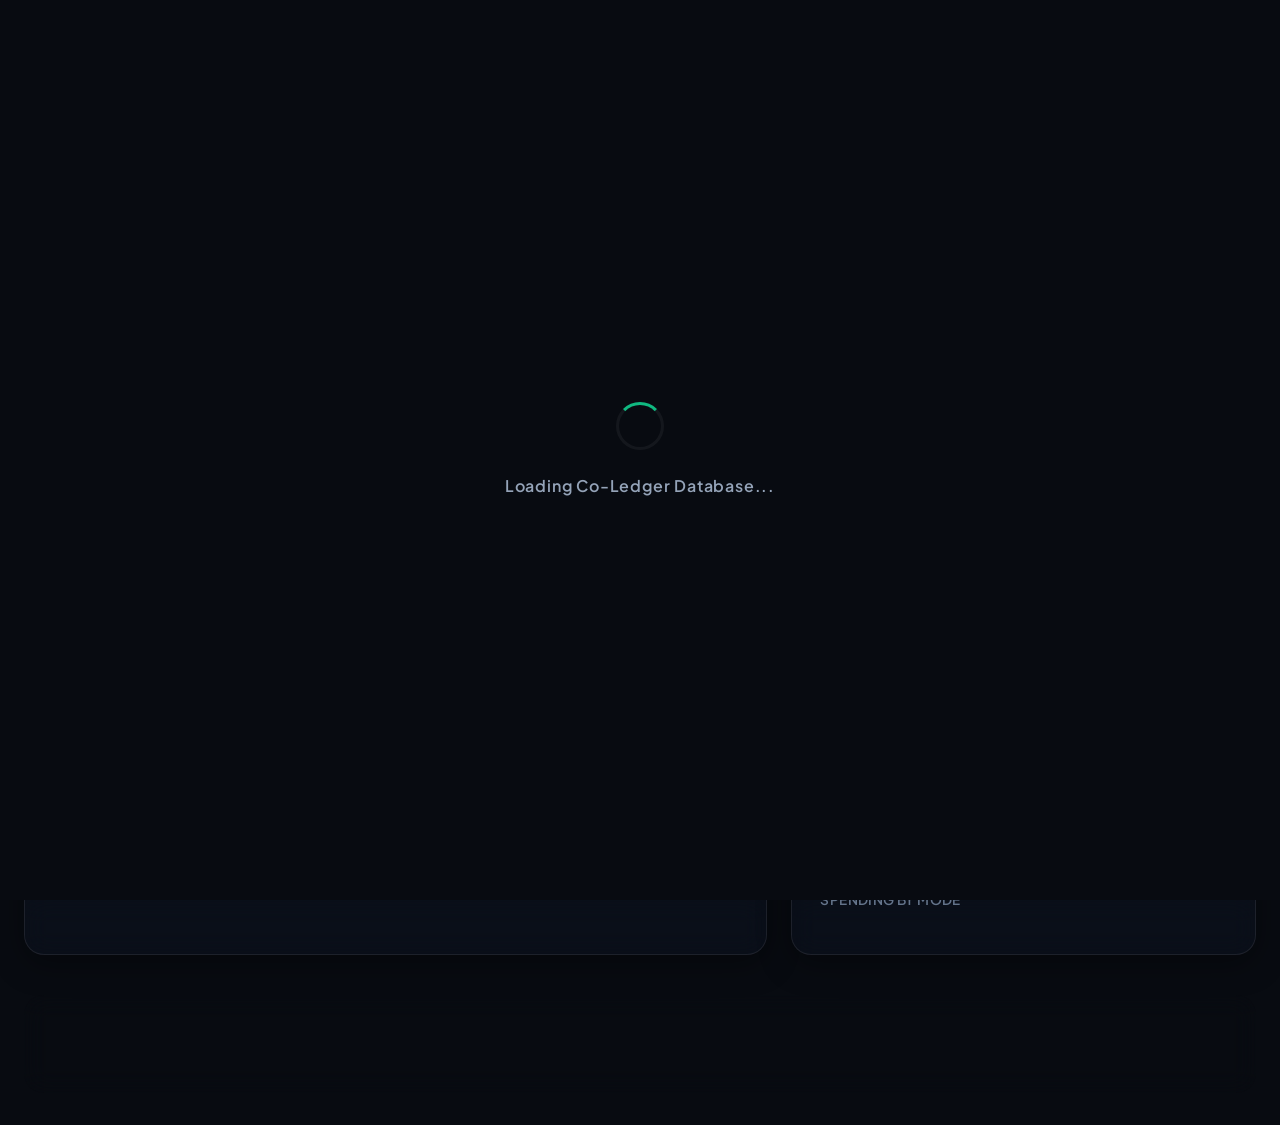
==== commit da3e9364: "Add files via upload some changes" ====
--- a/index.html
+++ b/index.html
@@ -1,17 +1,20 @@
 <!DOCTYPE html>
 <html lang="en">
+
 <head>
   <meta charset="UTF-8">
   <meta name="viewport" content="width=device-width, initial-scale=1.0">
-  
+
   <!-- SEO Elements -->
-  <title>Co-Ledger | Expense Capture & Investor Reimbursements</title>
-  <meta name="description" content="A state-of-the-art expense capture and reimbursement tracking application for managing client advances, cash flow delays, and out-of-pocket settlements.">
+  <title>Co-Ledger | Expense Capture & Athan Reimbursements</title>
+  <meta name="description"
+    content="A state-of-the-art expense capture and reimbursement tracking application for managing client advances, cash flow delays, and out-of-pocket settlements.">
   <meta name="author" content="Antigravity Senior Architect">
 
   <!-- Link CSS Styling -->
   <link rel="stylesheet" href="style.css">
 </head>
+
 <body>
 
   <!-- Initial Cloud Fetch Loading Screen -->
@@ -21,20 +24,26 @@
   </div>
 
   <main class="container">
-    
+
     <!-- HEADER ACTION BAR -->
     <header class="flex align-center justify-between">
       <div class="brand-section">
         <h1>Co-Ledger</h1>
-        <p>Real-time Investor Advances &amp; Out-of-Pocket Capture</p>
+        <p>Real-time Athan Advances &amp; Out-of-Pocket Capture</p>
       </div>
       <div class="action-bar" role="toolbar" aria-label="Transaction Operations">
-        <button id="btn-add-funding" class="btn btn-primary" onclick="openFundingModal()" aria-haspopup="dialog" aria-controls="modal-funding">
-          <svg width="18" height="18" fill="none" stroke="currentColor" viewBox="0 0 24 24"><path stroke-linecap="round" stroke-linejoin="round" stroke-width="2.5" d="M12 4v16m8-8H4"/></svg>
-          Record Investor Funding
-        </button>
-        <button id="btn-add-expense" class="btn btn-danger" onclick="openExpenseModal()" aria-haspopup="dialog" aria-controls="modal-expense">
-          <svg width="18" height="18" fill="none" stroke="currentColor" viewBox="0 0 24 24"><path stroke-linecap="round" stroke-linejoin="round" stroke-width="2.5" d="M12 4v16m8-8H4"/></svg>
+        <button id="btn-add-funding" class="btn btn-primary" onclick="openFundingModal()" aria-haspopup="dialog"
+          aria-controls="modal-funding">
+          <svg width="18" height="18" fill="none" stroke="currentColor" viewBox="0 0 24 24">
+            <path stroke-linecap="round" stroke-linejoin="round" stroke-width="2.5" d="M12 4v16m8-8H4" />
+          </svg>
+          Record Athan Funding
+        </button>
+        <button id="btn-add-expense" class="btn btn-danger" onclick="openExpenseModal()" aria-haspopup="dialog"
+          aria-controls="modal-expense">
+          <svg width="18" height="18" fill="none" stroke="currentColor" viewBox="0 0 24 24">
+            <path stroke-linecap="round" stroke-linejoin="round" stroke-width="2.5" d="M12 4v16m8-8H4" />
+          </svg>
           Capture Expense
         </button>
       </div>
@@ -42,13 +51,16 @@
 
     <!-- METRICS OVERVIEW (KPI GRID) -->
     <section class="kpi-grid" aria-label="Key Performance Indicators">
-      
+
       <!-- Total Spent KPI -->
       <div class="card kpi-card kpi-total">
         <div class="kpi-header">
           <span class="kpi-title">Total Project Spent</span>
           <div class="kpi-icon-wrapper">
-            <svg width="18" height="18" fill="none" stroke="var(--accent-info)" viewBox="0 0 24 24"><path stroke-linecap="round" stroke-linejoin="round" stroke-width="2" d="M9 19v-6a2 2 0 00-2-2H5a2 2 0 00-2 2v6a2 2 0 002 2h2a2 2 0 002-2zm0 0V9a2 2 0 012-2h2a2 2 0 012 2v10m-6 0a2 2 0 002 2h2a2 2 0 002-2m0 0V5a2 2 0 012-2h2a2 2 0 012 2v14a2 2 0 002 2h2a2 2 0 002-2z"/></svg>
+            <svg width="18" height="18" fill="none" stroke="var(--accent-info)" viewBox="0 0 24 24">
+              <path stroke-linecap="round" stroke-linejoin="round" stroke-width="2"
+                d="M9 19v-6a2 2 0 00-2-2H5a2 2 0 00-2 2v6a2 2 0 002 2h2a2 2 0 002-2zm0 0V9a2 2 0 012-2h2a2 2 0 012 2v10m-6 0a2 2 0 002 2h2a2 2 0 002-2m0 0V5a2 2 0 012-2h2a2 2 0 012 2v14a2 2 0 002 2h2a2 2 0 002-2z" />
+            </svg>
           </div>
         </div>
         <div class="kpi-value" id="kpi-total-spent">0.00</div>
@@ -60,35 +72,45 @@
         <div class="kpi-header">
           <span class="kpi-title">Spent From My Hand</span>
           <div class="kpi-icon-wrapper">
-            <svg width="18" height="18" fill="none" stroke="var(--accent-danger)" viewBox="0 0 24 24"><path stroke-linecap="round" stroke-linejoin="round" stroke-width="2" d="M17 9V7a2 2 0 00-2-2H5a2 2 0 00-2 2v6a2 2 0 002 2h2m2 4h10a2 2 0 002-2v-6a2 2 0 00-2-2H9a2 2 0 00-2 2v6a2 2 0 002 2zm7-5a2 2 0 11-4 0 2 2 0 014 0z"/></svg>
+            <svg width="18" height="18" fill="none" stroke="var(--accent-danger)" viewBox="0 0 24 24">
+              <path stroke-linecap="round" stroke-linejoin="round" stroke-width="2"
+                d="M17 9V7a2 2 0 00-2-2H5a2 2 0 00-2 2v6a2 2 0 002 2h2m2 4h10a2 2 0 002-2v-6a2 2 0 00-2-2H9a2 2 0 00-2 2v6a2 2 0 002 2zm7-5a2 2 0 11-4 0 2 2 0 014 0z" />
+            </svg>
           </div>
         </div>
         <div class="kpi-value" id="kpi-spent-hand">0.00</div>
         <div class="kpi-subtext">Out-of-pocket coordinator funding</div>
       </div>
 
-      <!-- Total Given by Investor KPI -->
+      <!-- Total Given by Athan KPI -->
       <div class="card kpi-card kpi-given">
         <div class="kpi-header">
-          <span class="kpi-title">Received from Investor</span>
+          <span class="kpi-title">Athan Cash Pool (Custody)</span>
           <div class="kpi-icon-wrapper">
-            <svg width="18" height="18" fill="none" stroke="var(--accent-primary)" viewBox="0 0 24 24"><path stroke-linecap="round" stroke-linejoin="round" stroke-width="2" d="M12 8c-1.657 0-3 .895-3 2s1.343 2 3 2 3 .895 3 2-1.343 2-3 2m0-8c1.11 0 2.08.402 2.599 1M12 8V7m0 1v8m0 0v1m0-1c-1.11 0-2.08-.402-2.599-1M21 12a9 9 0 11-18 0 9 9 0 0118 0z"/></svg>
-          </div>
-        </div>
-        <div class="kpi-value" id="kpi-received-investor">0.00</div>
-        <div class="kpi-subtext">Confirmed deposits in hand</div>
+            <svg width="18" height="18" fill="none" stroke="var(--accent-primary)" viewBox="0 0 24 24">
+              <path stroke-linecap="round" stroke-linejoin="round" stroke-width="2"
+                d="M12 8c-1.657 0-3 .895-3 2s1.343 2 3 2 3 .895 3 2-1.343 2-3 2m0-8c1.11 0 2.08.402 2.599 1M12 8V7m0 1v8m0 0v1m0-1c-1.11 0-2.08-.402-2.599-1M21 12a9 9 0 11-18 0 9 9 0 0118 0z" />
+            </svg>
+          </div>
+        </div>
+        <div class="kpi-value" id="kpi-Athan-pool">0.00</div>
+        <div class="kpi-subtext">Remaining advance cash in your project custody</div>
       </div>
 
       <!-- Outstanding / Yet to Give KPI -->
       <div class="card kpi-card kpi-due">
         <div class="kpi-header">
-          <span class="kpi-title">Investor Yet to Give</span>
+          <span class="kpi-title">Owed to My Account</span>
           <div class="kpi-icon-wrapper">
-            <svg width="18" height="18" fill="none" stroke="var(--accent-warning)" viewBox="0 0 24 24"><path stroke-linecap="round" stroke-linejoin="round" stroke-width="2" d="M12 8v4l3 3m6-3a9 9 0 11-18 0 9 9 0 0118 0z"/></svg>
-          </div>
-        </div>
-        <div class="kpi-value" id="kpi-outstanding-due">0.00</div>
-        <div class="kpi-subtext">Total reimbursement outstanding</div>
+            <svg width="18" height="18" fill="none" stroke="var(--accent-warning)" viewBox="0 0 24 24">
+              <path stroke-linecap="round" stroke-linejoin="round" stroke-width="2"
+                d="M12 8v4l3 3m6-3a9 9 0 11-18 0 9 9 0 0118 0z" />
+            </svg>
+          </div>
+        </div>
+        <div class="kpi-value" id="kpi-owed-account">0.00</div>
+        <div class="kpi-subtext">Net out-of-pocket reimbursement outstanding</div>
+        <div id="kpi-due-action-wrapper" style="margin-top: 0.5rem; display: flex; align-items: center;"></div>
       </div>
 
     </section>
@@ -97,16 +119,16 @@
     <section class="card balance-bar-card" aria-label="Funding Ratio Analysis">
       <div class="balance-bar-title flex justify-between">
         <span>Funding Distribution Ratio</span>
-        <span id="balance-ratio-value">0% Investor / 0% My Hand</span>
+        <span id="balance-ratio-value">0% Athan / 0% My Hand</span>
       </div>
       <div class="balance-meter">
-        <div class="meter-fill investor" id="bar-investor" style="width: 0%"></div>
+        <div class="meter-fill Athan" id="bar-Athan" style="width: 0%"></div>
         <div class="meter-fill hand" id="bar-hand" style="width: 0%"></div>
       </div>
       <div class="meter-labels">
         <div class="meter-label-item">
-          <span class="bullet investor"></span>
-          <span>Investor Funded: <strong id="lbl-investor-ratio">0.00</strong></span>
+          <span class="bullet Athan"></span>
+          <span>Athan Funded: <strong id="lbl-Athan-ratio">0.00</strong></span>
         </div>
         <div class="meter-label-item">
           <span class="bullet hand"></span>
@@ -117,20 +139,25 @@
 
     <!-- PRIMARY SPLIT WORKSPACE -->
     <div class="workspace-grid">
-      
+
       <!-- LEFT COLUMN: TRANSACTION LEDGER -->
       <section class="card ledger-card" aria-label="Transactions Ledger">
         <div class="ledger-header">
           <h2 class="modal-title">Transactions Ledger</h2>
           <div class="tabs" role="tablist">
-            <button id="tab-expenses" class="tab-btn active" role="tab" aria-selected="true" onclick="switchLedgerTab('expenses')">Expenses</button>
-            <button id="tab-fundings" class="tab-btn" role="tab" aria-selected="false" onclick="switchLedgerTab('fundings')">Investor Fundings</button>
+            <button id="tab-expenses" class="tab-btn active" role="tab" aria-selected="true"
+              onclick="switchLedgerTab('expenses')">Expenses</button>
+            <button id="tab-fundings" class="tab-btn" role="tab" aria-selected="false"
+              onclick="switchLedgerTab('fundings')">Athan Fundings</button>
+            <button id="tab-settlements" class="tab-btn" role="tab" aria-selected="false"
+              onclick="switchLedgerTab('settlements')">Self-Reimbursements</button>
           </div>
         </div>
 
         <!-- Filter Strip -->
         <div class="filter-strip">
-          <input type="text" id="filter-search" class="filter-input" placeholder="Search by recipient or notes..." oninput="applyFilters()">
+          <input type="text" id="filter-search" class="filter-input" placeholder="Search by recipient or notes..."
+            oninput="applyFilters()">
           <select id="filter-recipient-type" class="filter-input" onchange="applyFilters()">
             <option value="all">All Types</option>
             <option value="contractor">Contractor</option>
@@ -145,7 +172,7 @@
           </select>
           <select id="filter-funding" class="filter-input" onchange="applyFilters()">
             <option value="all">All Sources</option>
-            <option value="Investor Advance">Investor Fund</option>
+            <option value="Athan Advance">Athan Fund</option>
             <option value="My Hand">My Hand</option>
           </select>
         </div>
@@ -171,7 +198,8 @@
         <div class="report-summary-header">
           <div>
             <div class="report-sum-label">Spent for selected period</div>
-            <div id="report-period-dates" style="font-size: 0.8rem; color: var(--text-muted); margin-top: 0.15rem;"></div>
+            <div id="report-period-dates" style="font-size: 0.8rem; color: var(--text-muted); margin-top: 0.15rem;">
+            </div>
           </div>
           <div class="report-sum-val" id="report-spent-value">0.00</div>
         </div>
@@ -199,27 +227,41 @@
     <footer class="card utility-panel" aria-label="Data Portability Utility Panel">
       <div class="sync-status-container color-secondary" style="font-size: 0.85rem;">
         <span id="sync-dot" class="sync-dot status-syncing"></span>
-        <span id="sync-text">Connecting to Vercel KV...</span>
+        <span id="sync-text">Connecting to Database...</span>
       </div>
       <div class="utility-buttons">
         <button class="btn btn-secondary" onclick="exportDataJSON()">
-          <svg width="16" height="16" fill="none" stroke="currentColor" viewBox="0 0 24 24"><path stroke-linecap="round" stroke-linejoin="round" stroke-width="2" d="M4 16v1a3 3 0 003 3h10a3 3 0 003-3v-1m-4-4l-4 4m0 0l-4-4m4 4V4"/></svg>
+          <svg width="16" height="16" fill="none" stroke="currentColor" viewBox="0 0 24 24">
+            <path stroke-linecap="round" stroke-linejoin="round" stroke-width="2"
+              d="M4 16v1a3 3 0 003 3h10a3 3 0 003-3v-1m-4-4l-4 4m0 0l-4-4m4 4V4" />
+          </svg>
           Export JSON
         </button>
         <button class="btn btn-secondary" onclick="exportDataCSV()">
-          <svg width="16" height="16" fill="none" stroke="currentColor" viewBox="0 0 24 24"><path stroke-linecap="round" stroke-linejoin="round" stroke-width="2" d="M12 10v6m0 0l-3-3m3 3l3-3m2 8H7a2 2 0 01-2-2V5a2 2 0 012-2h5.586a1 1 0 01.707.293l5.414 5.414a1 1 0 01.293.707V19a2 2 0 01-2 2z"/></svg>
+          <svg width="16" height="16" fill="none" stroke="currentColor" viewBox="0 0 24 24">
+            <path stroke-linecap="round" stroke-linejoin="round" stroke-width="2"
+              d="M12 10v6m0 0l-3-3m3 3l3-3m2 8H7a2 2 0 01-2-2V5a2 2 0 012-2h5.586a1 1 0 01.707.293l5.414 5.414a1 1 0 01.293.707V19a2 2 0 01-2 2z" />
+          </svg>
           Export CSV
         </button>
         <button class="btn btn-secondary" onclick="triggerJSONImport()">
-          <svg width="16" height="16" fill="none" stroke="currentColor" viewBox="0 0 24 24"><path stroke-linecap="round" stroke-linejoin="round" stroke-width="2" d="M4 16v1a3 3 0 003 3h10a3 3 0 003-3v-1m-4-8l-4-4m0 0L8 8m4-4v12"/></svg>
+          <svg width="16" height="16" fill="none" stroke="currentColor" viewBox="0 0 24 24">
+            <path stroke-linecap="round" stroke-linejoin="round" stroke-width="2"
+              d="M4 16v1a3 3 0 003 3h10a3 3 0 003-3v-1m-4-8l-4-4m0 0L8 8m4-4v12" />
+          </svg>
           Import JSON
         </button>
         <button class="btn btn-secondary" onclick="triggerCSVImport()">
-          <svg width="16" height="16" fill="none" stroke="currentColor" viewBox="0 0 24 24"><path stroke-linecap="round" stroke-linejoin="round" stroke-width="2" d="M4 16v1a3 3 0 003 3h10a3 3 0 003-3v-1m-4-4l-4 4m0 0l-4-4m4 4V4"/></svg>
+          <svg width="16" height="16" fill="none" stroke="currentColor" viewBox="0 0 24 24">
+            <path stroke-linecap="round" stroke-linejoin="round" stroke-width="2"
+              d="M4 16v1a3 3 0 003 3h10a3 3 0 003-3v-1m-4-4l-4 4m0 0l-4-4m4 4V4" />
+          </svg>
           Import CSV
         </button>
-        <input type="file" id="import-file-selector" style="display: none;" accept=".json" onchange="importDataJSON(event)">
-        <input type="file" id="import-csv-selector" style="display: none;" accept=".csv" onchange="importDataCSV(event)">
+        <input type="file" id="import-file-selector" style="display: none;" accept=".json"
+          onchange="importDataJSON(event)">
+        <input type="file" id="import-csv-selector" style="display: none;" accept=".csv"
+          onchange="importDataCSV(event)">
       </div>
     </footer>
 
@@ -236,7 +278,7 @@
       </div>
       <form id="form-expense" onsubmit="handleExpenseSubmit(event)">
         <input type="hidden" id="expense-id">
-        
+
         <!-- Recipient Toggle & Name -->
         <div class="form-row">
           <div class="form-group">
@@ -256,7 +298,8 @@
         <div class="form-row">
           <div class="form-group">
             <label class="form-label" for="expense-amount">Amount</label>
-            <input type="number" id="expense-amount" step="0.01" min="0.01" class="form-input" placeholder="0.00" required>
+            <input type="number" id="expense-amount" step="0.01" min="0.01" class="form-input" placeholder="0.00"
+              required>
           </div>
           <div class="form-group">
             <label class="form-label" for="expense-date">Date</label>
@@ -278,7 +321,7 @@
           <div class="form-group">
             <label class="form-label" for="expense-source">Paid From</label>
             <select id="expense-source" class="form-select" required>
-              <option value="Investor Advance">Investor Fund (Advance)</option>
+              <option value="Athan Advance">Athan Fund (Advance)</option>
               <option value="My Hand">My Hand (Out-of-Pocket)</option>
             </select>
           </div>
@@ -287,7 +330,8 @@
         <!-- Description Notes -->
         <div class="form-group">
           <label class="form-label" for="expense-notes">Notes / Purpose</label>
-          <input type="text" id="expense-notes" class="form-input" placeholder="e.g. Settle labor wages week 2, cement buy">
+          <input type="text" id="expense-notes" class="form-input"
+            placeholder="e.g. Settle labor wages week 2, cement buy">
         </div>
 
         <div class="modal-actions">
@@ -299,22 +343,23 @@
   </div>
 
   <!-- ==========================================================================
-       MODAL: RECORD INVESTOR FUNDING (INFLOW)
+       MODAL: RECORD Athan FUNDING (INFLOW)
        ========================================================================== -->
   <div id="modal-funding" class="modal-overlay" role="dialog" aria-modal="true" aria-labelledby="modal-funding-title">
     <div class="modal-content">
       <div class="modal-header">
-        <h3 id="modal-funding-title" class="modal-title">Record Investor Funding</h3>
+        <h3 id="modal-funding-title" class="modal-title">Record Athan Funding</h3>
         <button class="btn-close" onclick="closeFundingModal()" aria-label="Close modal">&times;</button>
       </div>
       <form id="form-funding" onsubmit="handleFundingSubmit(event)">
         <input type="hidden" id="funding-id">
-        
+
         <!-- Amount & Date -->
         <div class="form-row">
           <div class="form-group">
             <label class="form-label" for="funding-amount">Amount Sent/Promised</label>
-            <input type="number" id="funding-amount" step="0.01" min="0.01" class="form-input" placeholder="0.00" required>
+            <input type="number" id="funding-amount" step="0.01" min="0.01" class="form-input" placeholder="0.00"
+              required>
           </div>
           <div class="form-group">
             <label class="form-label" for="funding-date">Date</label>
@@ -356,7 +401,49 @@
     </div>
   </div>
 
+  <!-- ==========================================================================
+       MODAL: SELF-REIMBURSEMENT (TRANSFER)
+       ========================================================================== -->
+  <div id="modal-settlement" class="modal-overlay" role="dialog" aria-modal="true"
+    aria-labelledby="modal-settlement-title">
+    <div class="modal-content">
+      <div class="modal-header">
+        <h3 id="modal-settlement-title" class="modal-title">Record Self-Reimbursement</h3>
+        <button class="btn-close" onclick="closeSettlementModal()" aria-label="Close modal">&times;</button>
+      </div>
+      <form id="form-settlement" onsubmit="handleSettlementSubmit(event)">
+        <input type="hidden" id="settlement-id">
+
+        <!-- Amount & Date -->
+        <div class="form-row">
+          <div class="form-group">
+            <label class="form-label" for="settlement-amount">Reimbursement Amount</label>
+            <input type="number" id="settlement-amount" step="0.01" min="0.01" class="form-input" placeholder="0.00"
+              required>
+          </div>
+          <div class="form-group">
+            <label class="form-label" for="settlement-date">Date Transferred</label>
+            <input type="date" id="settlement-date" class="form-input" required>
+          </div>
+        </div>
+
+        <!-- Notes / Paid Into -->
+        <div class="form-group">
+          <label class="form-label" for="settlement-notes">Reference Note / Paid Into Account</label>
+          <input type="text" id="settlement-notes" class="form-input"
+            placeholder="e.g. Replenish personal SBI account for bricks payment" required>
+        </div>
+
+        <div class="modal-actions">
+          <button type="button" class="btn btn-secondary" onclick="closeSettlementModal()">Cancel</button>
+          <button type="submit" class="btn btn-primary" id="settlement-submit-btn">Record Transfer</button>
+        </div>
+      </form>
+    </div>
+  </div>
+
   <!-- Main JavaScript App Controller -->
   <script src="app.js"></script>
 </body>
-</html>
+
+</html>
--- a/style.css
+++ b/style.css
@@ -8,13 +8,13 @@
 /* --- Root Variables & Tokens --- */
 :root {
   --font-primary: 'Plus Jakarta Sans', -apple-system, BlinkMacSystemFont, "Segoe UI", Roboto, sans-serif;
-  
+
   /* Harmonious Dark Palette */
   --bg-base: #080B11;
   --bg-surface-rgb: 15, 22, 36;
   --bg-surface: rgba(var(--bg-surface-rgb), 0.7);
   --bg-surface-elevated: rgba(30, 41, 59, 0.7);
-  
+
   /* Glass Effects */
   --glass-bg: rgba(15, 22, 36, 0.45);
   --glass-border: rgba(255, 255, 255, 0.08);
@@ -23,19 +23,23 @@
   --backdrop-blur: blur(12px);
 
   /* Curated HSL Accents */
-  --accent-primary: #10B981;      /* Emerald Green for inflow & surplus */
+  --accent-primary: #10B981;
+  /* Emerald Green for inflow & surplus */
   --accent-primary-hover: #059669;
   --accent-primary-rgb: 16, 185, 129;
 
-  --accent-warning: #F59E0B;      /* Amber/Yellow for delayed/pending inflow */
+  --accent-warning: #F59E0B;
+  /* Amber/Yellow for delayed/pending inflow */
   --accent-warning-hover: #D97706;
   --accent-warning-rgb: 245, 158, 11;
 
-  --accent-danger: #EF4444;       /* Crimson Red for outflow/expense */
+  --accent-danger: #EF4444;
+  /* Crimson Red for outflow/expense */
   --accent-danger-hover: #DC2626;
   --accent-danger-rgb: 239, 68, 68;
 
-  --accent-info: #3B82F6;         /* Bright Blue for informational indicators */
+  --accent-info: #3B82F6;
+  /* Bright Blue for informational indicators */
   --accent-info-rgb: 59, 130, 246;
 
   /* Typography Colors */
@@ -54,17 +58,20 @@
 }
 
 /* --- Base & Reset Elements --- */
-*, *::before, *::after {
+*,
+*::before,
+*::after {
   box-sizing: border-box;
   margin: 0;
   padding: 0;
 }
 
-html, body {
+html,
+body {
   width: 100%;
   min-height: 100vh;
   background-color: var(--bg-base);
-  background-image: 
+  background-image:
     radial-gradient(at 0% 0%, rgba(var(--accent-primary-rgb), 0.1) 0px, transparent 50%),
     radial-gradient(at 100% 100%, rgba(var(--accent-info-rgb), 0.08) 0px, transparent 50%),
     radial-gradient(at 50% 50%, rgba(var(--bg-surface-rgb), 0.3) 0px, transparent 100%);
@@ -82,13 +89,16 @@
   width: 8px;
   height: 8px;
 }
+
 ::-webkit-scrollbar-track {
   background: var(--bg-base);
 }
+
 ::-webkit-scrollbar-thumb {
   background: rgba(255, 255, 255, 0.1);
   border-radius: var(--radius-full);
 }
+
 ::-webkit-scrollbar-thumb:hover {
   background: rgba(255, 255, 255, 0.2);
 }
@@ -100,19 +110,50 @@
   padding: 2rem 1.5rem;
 }
 
-.flex { display: flex; }
-.align-center { align-items: center; }
-.justify-between { justify-content: space-between; }
-.gap-1 { gap: 0.5rem; }
-.gap-2 { gap: 1rem; }
-.gap-3 { gap: 1.5rem; }
-.text-center { text-align: center; }
+.flex {
+  display: flex;
+}
+
+.align-center {
+  align-items: center;
+}
+
+.justify-between {
+  justify-content: space-between;
+}
+
+.gap-1 {
+  gap: 0.5rem;
+}
+
+.gap-2 {
+  gap: 1rem;
+}
+
+.gap-3 {
+  gap: 1.5rem;
+}
+
+.text-center {
+  text-align: center;
+}
 
 /* Text Color Classes */
-.color-primary { color: var(--accent-primary); }
-.color-warning { color: var(--accent-warning); }
-.color-danger { color: var(--accent-danger); }
-.color-secondary { color: var(--text-secondary); }
+.color-primary {
+  color: var(--accent-primary);
+}
+
+.color-warning {
+  color: var(--accent-warning);
+}
+
+.color-danger {
+  color: var(--accent-danger);
+}
+
+.color-secondary {
+  color: var(--text-secondary);
+}
 
 /* --- Premium Layout Shell --- */
 header {
@@ -159,6 +200,7 @@
   background: var(--accent-primary);
   color: var(--text-on-accent);
 }
+
 .btn-primary:hover {
   background: var(--accent-primary-hover);
   transform: translateY(-2px);
@@ -169,6 +211,7 @@
   background: var(--accent-warning);
   color: var(--text-on-accent);
 }
+
 .btn-warning:hover {
   background: var(--accent-warning-hover);
   transform: translateY(-2px);
@@ -180,6 +223,7 @@
   border: 1px solid var(--glass-border);
   color: var(--text-primary);
 }
+
 .btn-secondary:hover {
   background: rgba(255, 255, 255, 0.1);
   border-color: var(--glass-border-focus);
@@ -190,6 +234,7 @@
   border: 1px solid rgba(var(--accent-danger-rgb), 0.3);
   color: var(--accent-danger);
 }
+
 .btn-danger:hover {
   background: rgba(var(--accent-danger-rgb), 0.25);
 }
@@ -205,6 +250,7 @@
   padding: 1.75rem;
   transition: var(--transition-smooth);
 }
+
 .card:hover {
   border-color: var(--glass-border-focus);
 }
@@ -231,10 +277,21 @@
   height: 100%;
 }
 
-.kpi-card.kpi-total::after { background: var(--accent-info); }
-.kpi-card.kpi-hand::after { background: var(--accent-danger); }
-.kpi-card.kpi-given::after { background: var(--accent-primary); }
-.kpi-card.kpi-due::after { background: var(--accent-warning); }
+.kpi-card.kpi-total::after {
+  background: var(--accent-info);
+}
+
+.kpi-card.kpi-hand::after {
+  background: var(--accent-danger);
+}
+
+.kpi-card.kpi-given::after {
+  background: var(--accent-primary);
+}
+
+.kpi-card.kpi-due::after {
+  background: var(--accent-warning);
+}
 
 .kpi-header {
   display: flex;
@@ -305,7 +362,7 @@
   transition: var(--transition-spring);
 }
 
-.meter-fill.investor {
+.meter-fill.Athan {
   background: linear-gradient(90deg, rgba(var(--accent-primary-rgb), 0.7), var(--accent-primary));
 }
 
@@ -331,8 +388,14 @@
   height: 8px;
   border-radius: var(--radius-full);
 }
-.bullet.investor { background: var(--accent-primary); }
-.bullet.hand { background: var(--accent-danger); }
+
+.bullet.Athan {
+  background: var(--accent-primary);
+}
+
+.bullet.hand {
+  background: var(--accent-danger);
+}
 
 /* --- Dashboard Primary Split Workspace --- */
 .workspace-grid {
@@ -371,6 +434,7 @@
   cursor: pointer;
   transition: var(--transition-smooth);
 }
+
 .tab-btn.active {
   background: rgba(255, 255, 255, 0.08);
   color: var(--text-primary);
@@ -398,6 +462,7 @@
   flex: 1;
   transition: var(--transition-smooth);
 }
+
 .filter-input:focus {
   border-color: var(--glass-border-focus);
   background: rgba(255, 255, 255, 0.06);
@@ -423,6 +488,7 @@
   border-radius: var(--radius-md);
   transition: var(--transition-smooth);
 }
+
 .ledger-item:hover {
   background: rgba(255, 255, 255, 0.04);
   border-color: var(--glass-border);
@@ -443,10 +509,12 @@
   align-items: center;
   justify-content: center;
 }
+
 .ledger-item-icon.expense {
   background: rgba(var(--accent-danger-rgb), 0.1);
   border: 1px solid rgba(var(--accent-danger-rgb), 0.2);
 }
+
 .ledger-item-icon.funding {
   background: rgba(var(--accent-primary-rgb), 0.1);
   border: 1px solid rgba(var(--accent-primary-rgb), 0.2);
@@ -484,9 +552,11 @@
   font-size: 1.1rem;
   font-weight: 700;
 }
+
 .ledger-item-value.expense {
   color: var(--text-primary);
 }
+
 .ledger-item-value.funding {
   color: var(--accent-primary);
 }
@@ -497,6 +567,7 @@
   opacity: 0;
   transition: var(--transition-smooth);
 }
+
 .ledger-item:hover .ledger-actions {
   opacity: 1;
 }
@@ -514,11 +585,13 @@
   cursor: pointer;
   transition: var(--transition-smooth);
 }
+
 .btn-icon:hover {
   background: rgba(255, 255, 255, 0.1);
   color: var(--text-primary);
   border-color: var(--glass-border-focus);
 }
+
 .btn-icon.delete:hover {
   background: rgba(var(--accent-danger-rgb), 0.2);
   border-color: rgba(var(--accent-danger-rgb), 0.4);
@@ -531,6 +604,7 @@
   padding: 4rem 2rem;
   color: var(--text-muted);
 }
+
 .empty-state svg {
   margin-bottom: 1rem;
   opacity: 0.4;
@@ -564,6 +638,7 @@
   cursor: pointer;
   transition: var(--transition-smooth);
 }
+
 .report-tab-btn.active {
   background: rgba(255, 255, 255, 0.08);
   color: var(--text-primary);
@@ -654,27 +729,31 @@
   font-weight: 600;
   border: 1px solid transparent;
 }
+
 .badge-cash {
   background: rgba(245, 158, 11, 0.12);
   border-color: rgba(245, 158, 11, 0.25);
   color: var(--accent-warning);
 }
+
 .badge-gpay {
   background: rgba(59, 130, 246, 0.12);
   border-color: rgba(59, 130, 246, 0.25);
   color: #60A5FA;
 }
+
 .badge-other {
   background: rgba(255, 255, 255, 0.06);
   border-color: rgba(255, 255, 255, 0.15);
   color: var(--text-secondary);
 }
 
-.badge-investor-advance {
+.badge-Athan-advance {
   background: rgba(16, 185, 129, 0.12);
   border-color: rgba(16, 185, 129, 0.25);
   color: var(--accent-primary);
 }
+
 .badge-my-hand {
   background: rgba(239, 68, 68, 0.12);
   border-color: rgba(239, 68, 68, 0.25);
@@ -686,6 +765,7 @@
   border-color: rgba(16, 185, 129, 0.3);
   color: var(--accent-primary);
 }
+
 .badge-delayed {
   background: rgba(245, 158, 11, 0.15);
   border-color: rgba(245, 158, 11, 0.3);
@@ -710,6 +790,7 @@
   pointer-events: none;
   transition: opacity 0.3s ease;
 }
+
 .modal-overlay.active {
   opacity: 1;
   pointer-events: all;
@@ -727,6 +808,7 @@
   transform: scale(0.9) translateY(20px);
   transition: var(--transition-spring);
 }
+
 .modal-overlay.active .modal-content {
   transform: scale(1) translateY(0);
 }
@@ -753,6 +835,7 @@
   line-height: 1;
   transition: var(--transition-smooth);
 }
+
 .btn-close:hover {
   color: var(--text-primary);
 }
@@ -782,6 +865,7 @@
   outline: none;
   transition: var(--transition-smooth);
 }
+
 .form-input:focus {
   border-color: var(--glass-border-focus);
   background: rgba(255, 255, 255, 0.05);
@@ -807,10 +891,12 @@
   background-size: 1.2rem;
   padding-right: 2.5rem;
 }
+
 .form-select:focus {
   border-color: var(--glass-border-focus);
   background-color: var(--bg-surface-elevated);
 }
+
 .form-select option {
   background-color: #0F1624;
   color: var(--text-primary);
@@ -847,7 +933,7 @@
   gap: 0.75rem;
 }
 
-/* --- Responsive Adjustments --- */
+/* --- Responsive Adjustments & Mobile Optimization --- */
 @media (max-width: 992px) {
   .workspace-grid {
     grid-template-columns: 1fr;
@@ -858,19 +944,20 @@
   .container {
     padding: 1.25rem 1rem;
   }
-  
+
   header {
     flex-direction: column;
     align-items: flex-start;
     gap: 1.25rem;
     margin-bottom: 1.5rem;
   }
-  
+
   .action-bar {
     width: 100%;
     justify-content: space-between;
-  }
-  
+    gap: 0.75rem;
+  }
+
   .action-bar .btn {
     flex: 1;
   }
@@ -878,14 +965,131 @@
   .utility-panel {
     flex-direction: column;
     align-items: stretch;
-  }
-  
+    gap: 1.25rem;
+  }
+
   .utility-buttons {
+    display: grid;
+    grid-template-columns: 1fr 1fr;
+    gap: 0.5rem;
+    width: 100%;
+  }
+
+  .utility-buttons .btn {
+    width: 100%;
+    padding: 0.6rem 0.5rem;
+    font-size: 0.8rem;
+  }
+
+  .sync-status-container {
+    justify-content: center;
+    width: 100%;
+    text-align: center;
+    order: 2;
+    /* move status indicator below buttons for symmetry */
+  }
+}
+
+@media (max-width: 576px) {
+
+  /* Stacking form inputs in modals vertically for clean mobile typing */
+  .form-row {
+    grid-template-columns: 1fr;
+    gap: 0.75rem;
+  }
+
+  /* Shrinking modal margins and paddings */
+  .modal-content {
+    padding: 1.5rem 1.25rem;
+    width: 92%;
+    margin: 0 auto;
+  }
+
+  .modal-actions {
+    margin-top: 1.5rem;
+    gap: 0.75rem;
+  }
+
+  /* Stacking the ledger header vertically so tabs have breathing room */
+  .ledger-header {
+    flex-direction: column;
+    align-items: stretch;
+    gap: 1rem;
+  }
+
+  .tabs {
+    width: 100%;
+  }
+
+  .tab-btn {
+    flex: 1;
+    text-align: center;
+    padding: 0.5rem 0.75rem;
+    font-size: 0.8rem;
+  }
+
+  /* Reports period switcher stacking */
+  .reports-selector {
+    width: 100%;
+  }
+
+  .report-tab-btn {
+    padding: 0.5rem;
+    font-size: 0.75rem;
+  }
+
+  /* Refitting filter inputs on small screens */
+  .filter-strip {
+    gap: 0.5rem;
+  }
+
+  .filter-input {
+    font-size: 0.8rem;
+    padding: 0.5rem;
+    min-width: calc(50% - 0.25rem);
+    /* two columns grid for selector filters */
+  }
+
+  #filter-search {
+    min-width: 100%;
+    /* search input spans full-width */
+  }
+
+  /* Responsive Stacking for Ledger Items */
+  .ledger-item {
+    flex-direction: column;
+    align-items: stretch;
+    gap: 0.75rem;
+    padding: 0.85rem 1rem;
+  }
+
+  .ledger-item-right {
+    display: flex;
     justify-content: space-between;
-  }
-  
-  .utility-buttons .btn {
-    flex: 1;
+    align-items: center;
+    border-top: 1px solid rgba(255, 255, 255, 0.05);
+    padding-top: 0.6rem;
+    width: 100%;
+    text-align: left;
+  }
+
+  .ledger-actions {
+    opacity: 1;
+    /* always show action icons since touch screens lack hover */
+    gap: 0.75rem;
+  }
+}
+
+@media (max-width: 480px) {
+
+  /* Stack primary action buttons vertically for narrow screens */
+  .action-bar {
+    flex-direction: column;
+    width: 100%;
+  }
+
+  .action-bar .btn {
+    width: 100%;
   }
 }
 
@@ -931,10 +1135,12 @@
     transform: scale(0.9);
     opacity: 0.6;
   }
+
   50% {
     transform: scale(1.1);
     opacity: 1;
   }
+
   100% {
     transform: scale(0.9);
     opacity: 0.6;
@@ -981,11 +1187,68 @@
 }
 
 @keyframes spin {
-  to { transform: rotate(360deg); }
+  to {
+    transform: rotate(360deg);
+  }
 }
 
 @keyframes pulse-text {
-  0%, 100% { opacity: 0.6; }
-  50% { opacity: 1; }
-}
-
+
+  0%,
+  100% {
+    opacity: 0.6;
+  }
+
+  50% {
+    opacity: 1;
+  }
+}
+
+/* --- Self-Reimbursement Style Tokens --- */
+.ledger-item-icon.settlement {
+  background: rgba(var(--accent-info-rgb), 0.15);
+  border: 1px solid rgba(var(--accent-info-rgb), 0.25);
+}
+
+.ledger-item-value.settlement {
+  color: #60A5FA;
+}
+
+/* --- Pulsing KPI Quick Settle Button --- */
+.btn-kpi-action {
+  display: inline-flex;
+  align-items: center;
+  gap: 0.35rem;
+  padding: 0.35rem 0.75rem;
+  font-size: 0.75rem;
+  font-weight: 700;
+  border-radius: var(--radius-sm);
+  border: 1px solid rgba(var(--accent-warning-rgb), 0.4);
+  background: rgba(var(--accent-warning-rgb), 0.15);
+  color: var(--accent-warning);
+  cursor: pointer;
+  transition: var(--transition-smooth);
+  animation: pulse-kpi-btn 2s infinite;
+  text-decoration: none;
+}
+
+.btn-kpi-action:hover {
+  background: var(--accent-warning);
+  color: var(--bg-base);
+  transform: translateY(-1px);
+  box-shadow: 0 4px 12px rgba(var(--accent-warning-rgb), 0.3);
+}
+
+@keyframes pulse-kpi-btn {
+  0% {
+    box-shadow: 0 0 0 0 rgba(var(--accent-warning-rgb), 0.4);
+  }
+
+  70% {
+    box-shadow: 0 0 0 6px rgba(var(--accent-warning-rgb), 0);
+  }
+
+  100% {
+    box-shadow: 0 0 0 0 rgba(var(--accent-warning-rgb), 0);
+  }
+}
